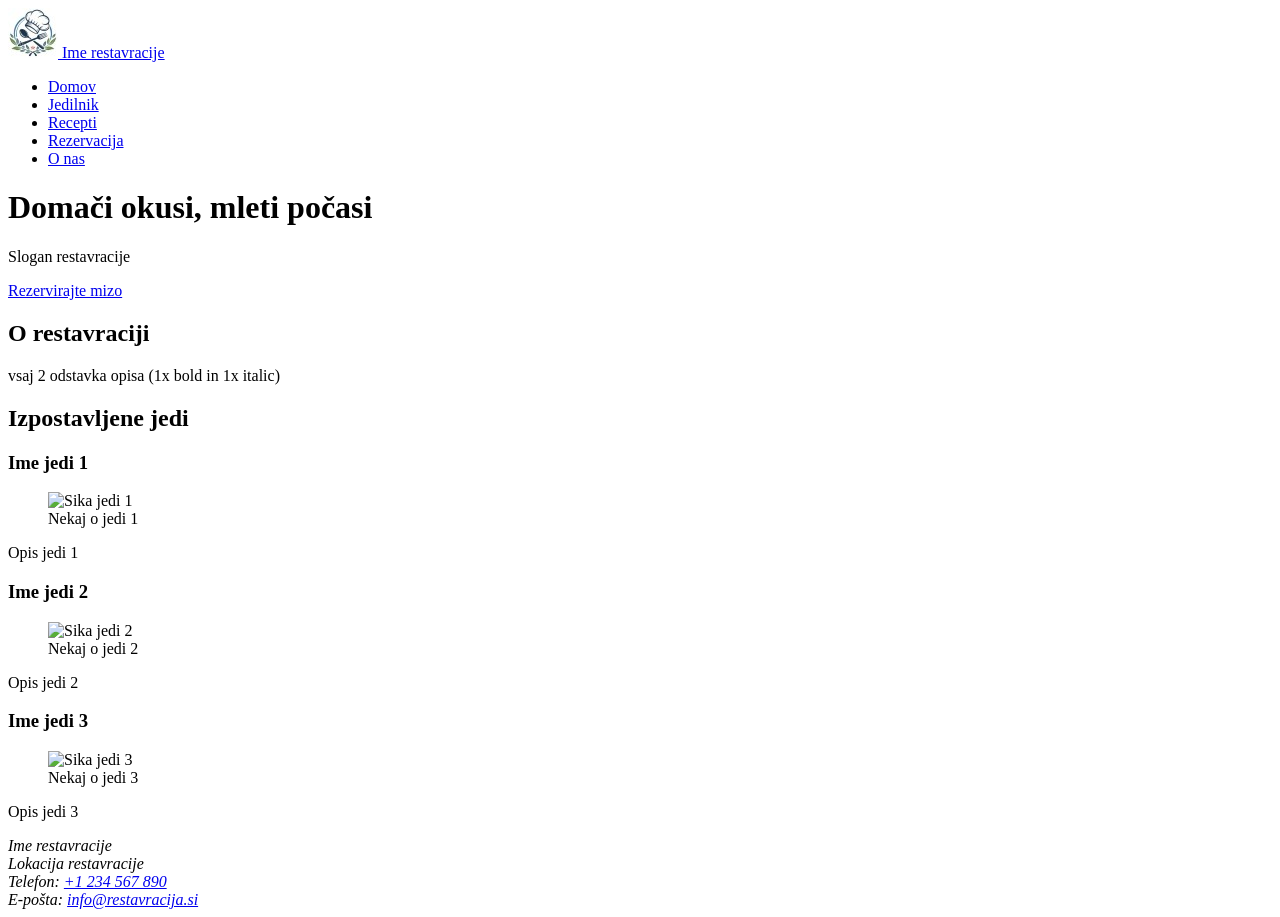
==== index.html @ 155f5886 "index.html completed, other files header and footer set" ====
<!DOCTYPE html>
<html>
<head>
    <meta lang="sl">
    <meta charset="UTF-8">
    <meta name="viewport" content="width=device-width, initial-scale=1.0">
    <title>Domov | Ime restavracije</title> <!-- TODO: zamenjaj ime restavracije -->
</head>
<header>
    <a href="index.html">
        <img src="slike/logo50.jpeg" alt="Logotip restavracije">
    </a>
    <a href="index.html">Ime restavracije</a> <!-- TODO: zamenjaj ime restavracije -->
</header>
<nav>
    <ul>
        <li>
            <a href="index.html">Domov</a>
        </li>
        <li>
            <a href="jedilnik.html">Jedilnik</a>
        </li>
        <li>
            <a href="recepti.html">Recepti</a>
        </li>
        <li>
            <a href="rezervacija.html">Rezervacija</a>
        </li>
        <li>
            <a href="o-nas.html">O nas</a>
        </li>
    </ul>
</nav>
<body>
    <!-- Uvodna sekcija -->
    <h1>Domači okusi, mleti počasi</h1>
    <p>
        Slogan restavracije
    </p>
    <a href="rezervacija.html">Rezervirajte mizo</a>

    <!-- O restavraciji -->
    <h2>O restavraciji</h2>
    <p>
        vsaj 2 odstavka opisa (1x bold in 1x italic)
    </p>

    <!-- Izpostavljene jedi -->
    <h2>Izpostavljene jedi</h2>
    <article>
        <h3>Ime jedi 1</h3>
        <figure>
            <img src="" alt="Sika jedi 1">
            <figcaption>Nekaj o jedi 1</figcaption>
        </figure>
        <p>Opis jedi 1</p>
    </article>

    <article>
        <h3>Ime jedi 2</h3>
        <figure>
            <img src="" alt="Sika jedi 2">
            <figcaption>Nekaj o jedi 2</figcaption>
        </figure>
        <p>Opis jedi 2</p>
    </article>

    <article>
        <h3>Ime jedi 3</h3>
        <figure>
            <img src="" alt="Sika jedi 3">
            <figcaption>Nekaj o jedi 3</figcaption>
        </figure>
        <p>Opis jedi 3</p>
    </article>

<footer>
    <address> <!-- TODO: spremeni informacije -->
        Ime restavracije <br>
        Lokacija restavracije <br>
        Telefon: <a href="tel:+1234567890">+1 234 567 890</a><br>
        E-pošta: <a href="mailto:info@restavracija.si">info@restavracija.si</a>
    </address>
</footer>
</body>
</html>
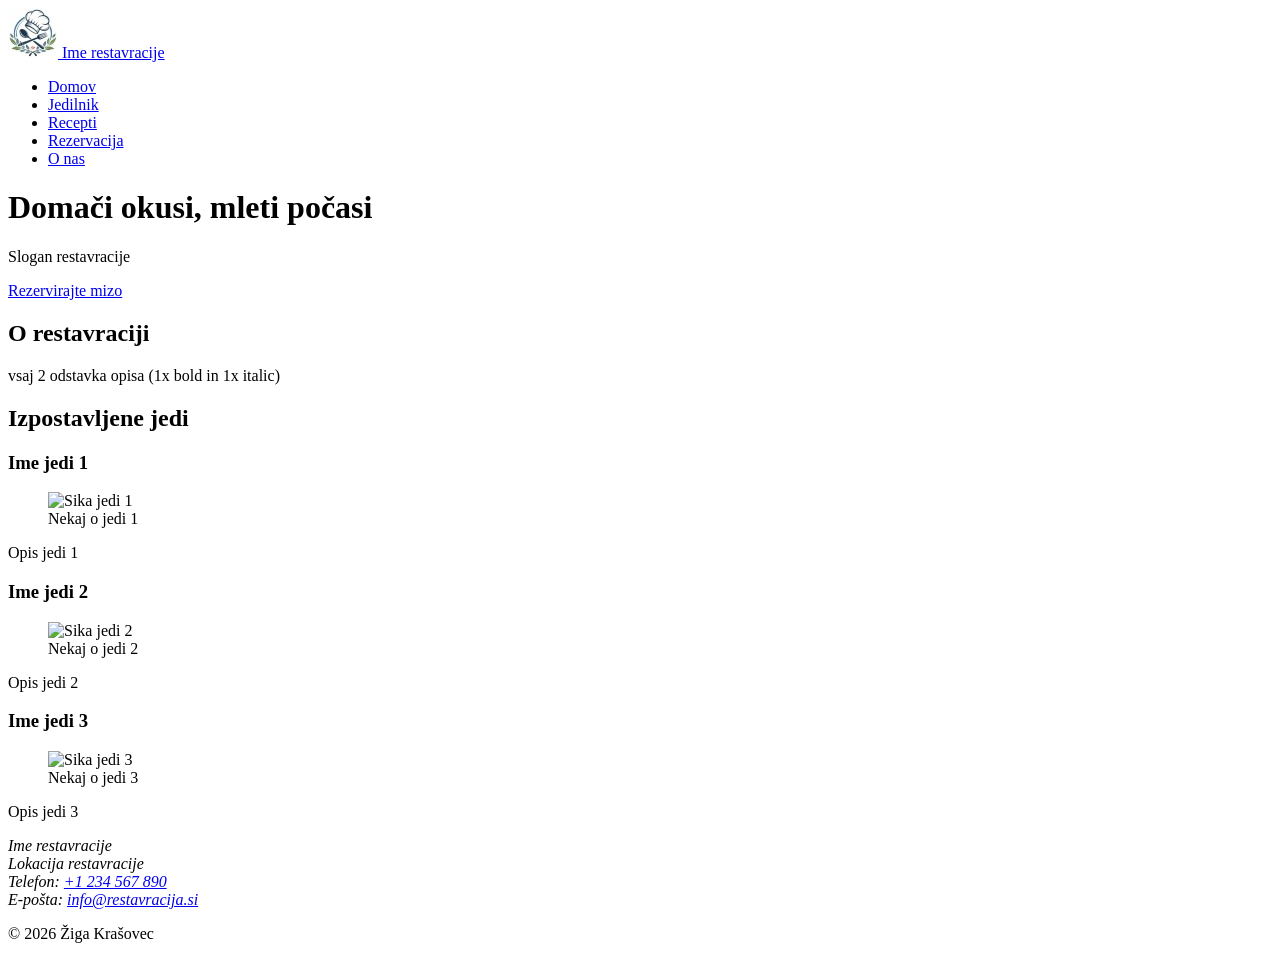
==== commit 43a29ca8: "v footer dodan ©" ====
--- a/index.html
+++ b/index.html
@@ -81,6 +81,7 @@
         Telefon: <a href="tel:+1234567890">+1 234 567 890</a><br>
         E-pošta: <a href="mailto:info@restavracija.si">info@restavracija.si</a>
     </address>
+    <p>© 2026 Žiga Krašovec</p>
 </footer>
 </body>
 </html>
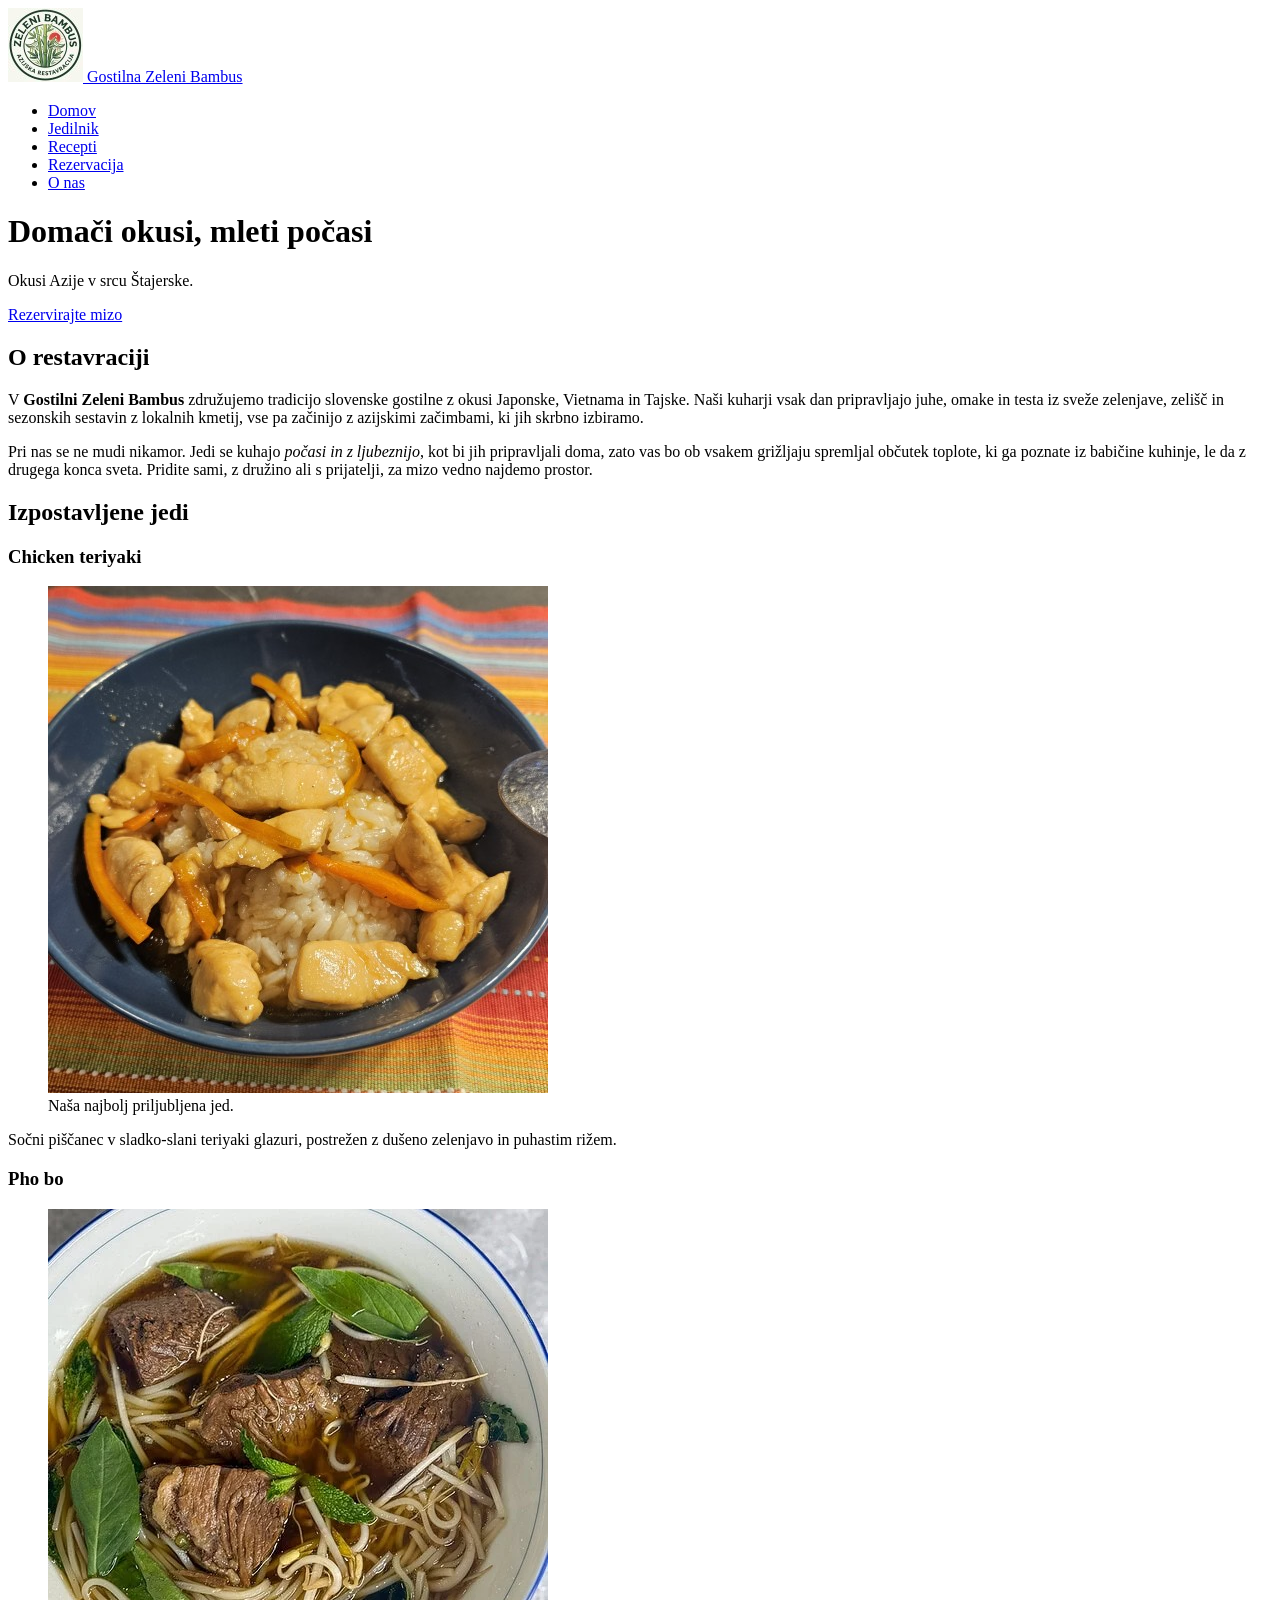
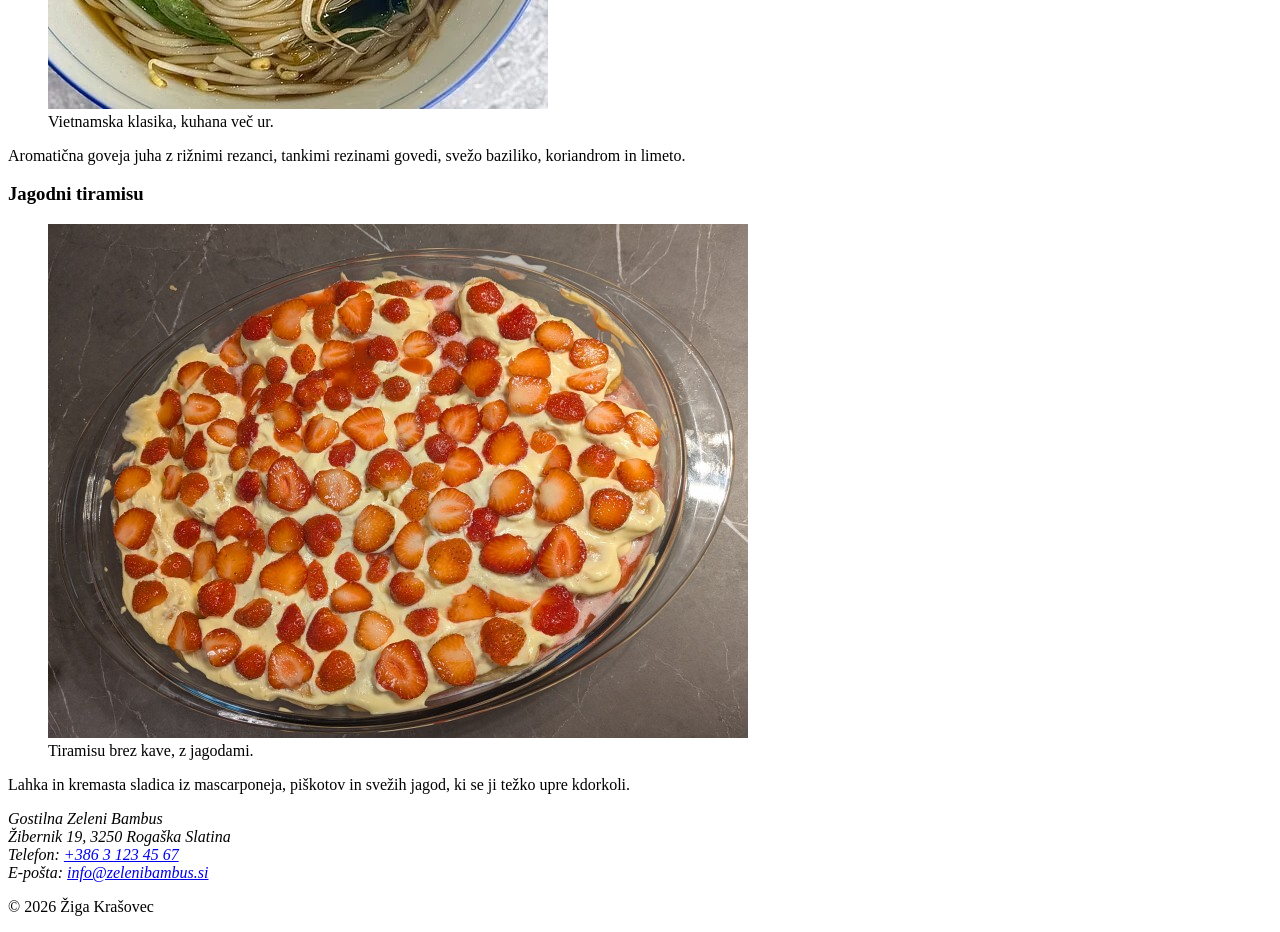
==== commit 6bc644ca: "z AI ustvarjena restavracija + popravki z validatorjem" ====
--- a/index.html
+++ b/index.html
@@ -1,16 +1,16 @@
 <!DOCTYPE html>
-<html>
+<html lang="sl">
 <head>
-    <meta lang="sl">
     <meta charset="UTF-8">
     <meta name="viewport" content="width=device-width, initial-scale=1.0">
-    <title>Domov | Ime restavracije</title> <!-- TODO: zamenjaj ime restavracije -->
+    <title>Domov | Gostilna Zeleni Bambus</title>
 </head>
+<body>
 <header>
     <a href="index.html">
-        <img src="slike/logo50.jpeg" alt="Logotip restavracije">
+        <img src="slike/logo75.jpeg" alt="Logotip restavracije">
     </a>
-    <a href="index.html">Ime restavracije</a> <!-- TODO: zamenjaj ime restavracije -->
+    <a href="index.html">Gostilna Zeleni Bambus</a>
 </header>
 <nav>
     <ul>
@@ -31,55 +31,57 @@
         </li>
     </ul>
 </nav>
-<body>
     <!-- Uvodna sekcija -->
     <h1>Domači okusi, mleti počasi</h1>
     <p>
-        Slogan restavracije
+        Okusi Azije v srcu Štajerske.
     </p>
     <a href="rezervacija.html">Rezervirajte mizo</a>
 
     <!-- O restavraciji -->
     <h2>O restavraciji</h2>
     <p>
-        vsaj 2 odstavka opisa (1x bold in 1x italic)
+        V <b>Gostilni Zeleni Bambus</b> združujemo tradicijo slovenske gostilne z okusi Japonske, Vietnama in Tajske. Naši kuharji vsak dan pripravljajo juhe, omake in testa iz sveže zelenjave, zelišč in sezonskih sestavin z lokalnih kmetij, vse pa začinijo z azijskimi začimbami, ki jih skrbno izbiramo.
+    </p>
+    <p>
+        Pri nas se ne mudi nikamor. Jedi se kuhajo <i>počasi in z ljubeznijo</i>, kot bi jih pripravljali doma, zato vas bo ob vsakem grižljaju spremljal občutek toplote, ki ga poznate iz babičine kuhinje, le da z drugega konca sveta. Pridite sami, z družino ali s prijatelji, za mizo vedno najdemo prostor.
     </p>
 
     <!-- Izpostavljene jedi -->
     <h2>Izpostavljene jedi</h2>
     <article>
-        <h3>Ime jedi 1</h3>
+        <h3>Chicken teriyaki</h3>
         <figure>
-            <img src="" alt="Sika jedi 1">
-            <figcaption>Nekaj o jedi 1</figcaption>
+            <img src="slike/chicken-teriyaki500.jpg" alt="Chicken teriyaki z rižem in zelenjavo">
+            <figcaption>Naša najbolj priljubljena jed.</figcaption>
         </figure>
-        <p>Opis jedi 1</p>
+        <p>Sočni piščanec v sladko-slani teriyaki glazuri, postrežen z dušeno zelenjavo in puhastim rižem.</p>
     </article>
 
     <article>
-        <h3>Ime jedi 2</h3>
+        <h3>Pho bo</h3>
         <figure>
-            <img src="" alt="Sika jedi 2">
-            <figcaption>Nekaj o jedi 2</figcaption>
+            <img src="slike/pho-bo.webp" alt="Skleda vietnamske juhe pho bo">
+            <figcaption>Vietnamska klasika, kuhana več ur.</figcaption>
         </figure>
-        <p>Opis jedi 2</p>
+        <p>Aromatična goveja juha z rižnimi rezanci, tankimi rezinami govedi, svežo baziliko, koriandrom in limeto.</p>
     </article>
 
     <article>
-        <h3>Ime jedi 3</h3>
+        <h3>Jagodni tiramisu</h3>
         <figure>
-            <img src="" alt="Sika jedi 3">
-            <figcaption>Nekaj o jedi 3</figcaption>
+            <img src="slike/jagodni-tiramisu700.jpg" alt="Jagodni tiramisu v kozarcu">
+            <figcaption>Tiramisu brez kave, z jagodami.</figcaption>
         </figure>
-        <p>Opis jedi 3</p>
+        <p>Lahka in kremasta sladica iz mascarponeja, piškotov in svežih jagod, ki se ji težko upre kdorkoli.</p>
     </article>
 
 <footer>
-    <address> <!-- TODO: spremeni informacije -->
-        Ime restavracije <br>
-        Lokacija restavracije <br>
-        Telefon: <a href="tel:+1234567890">+1 234 567 890</a><br>
-        E-pošta: <a href="mailto:info@restavracija.si">info@restavracija.si</a>
+    <address>
+        Gostilna Zeleni Bambus <br>
+        Žibernik 19, 3250 Rogaška Slatina <br>
+        Telefon: <a href="tel:+38631234567">+386 3 123 45 67</a><br>
+        E-pošta: <a href="mailto:info@zelenibambus.si">info@zelenibambus.si</a>
     </address>
     <p>© 2026 Žiga Krašovec</p>
 </footer>
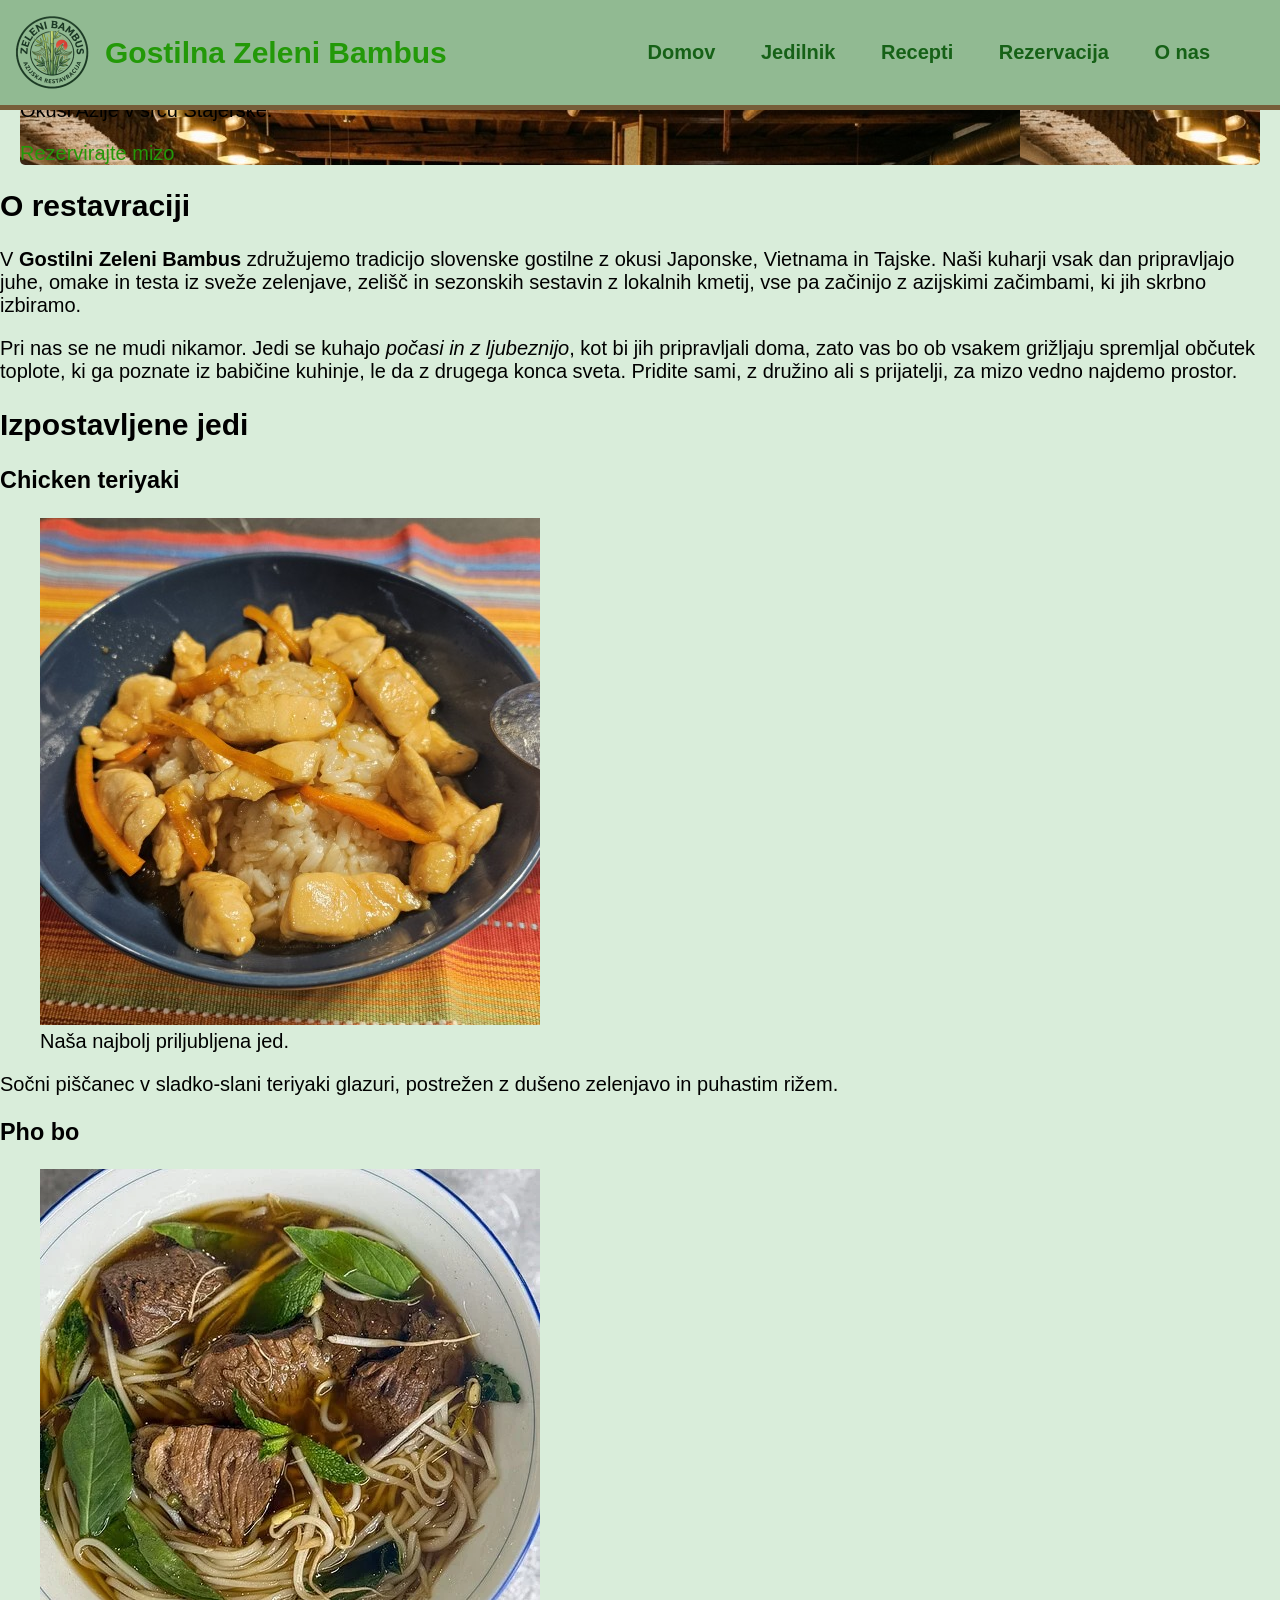
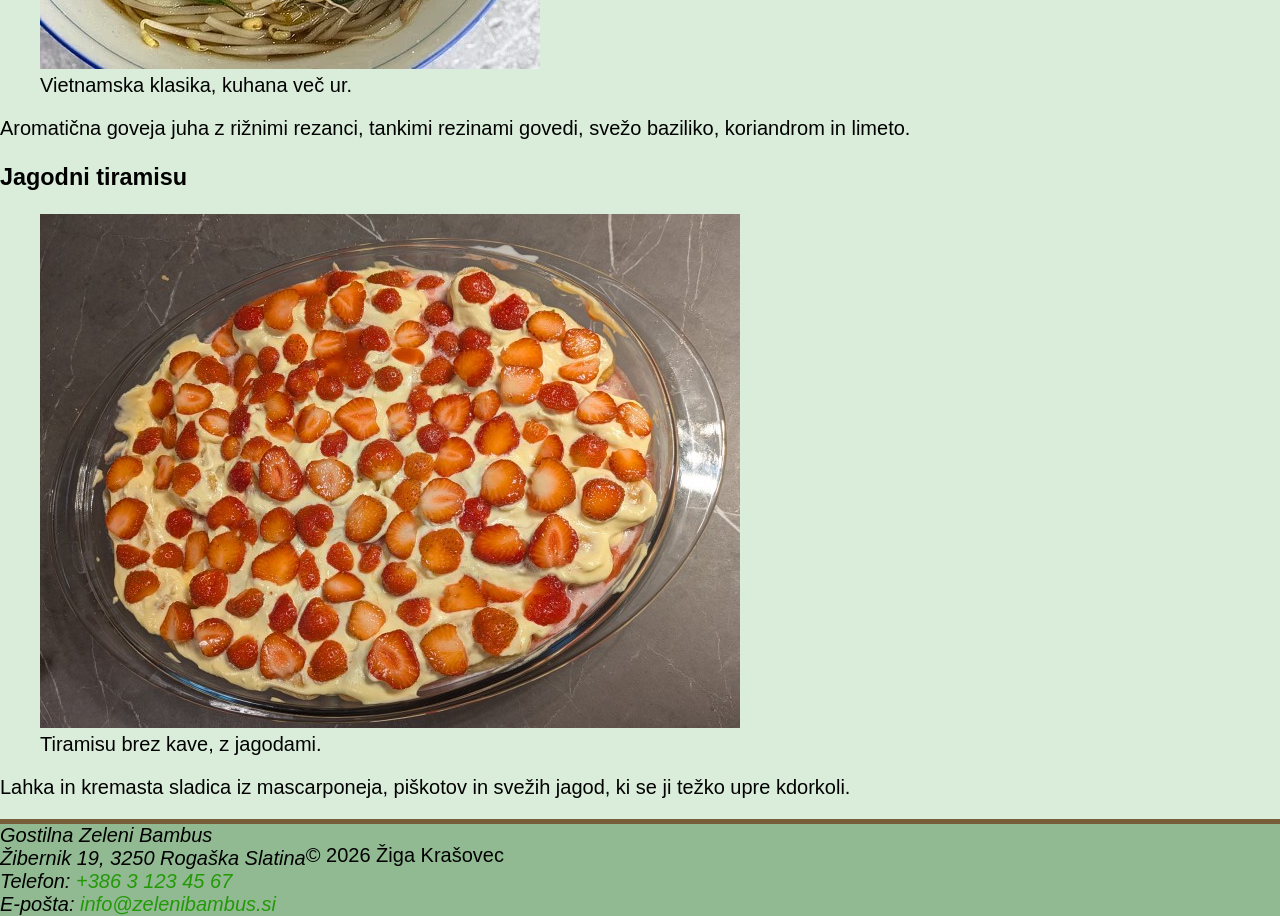
==== commit eb985f6a: "logo nov + mal css" ====
--- a/index.html
+++ b/index.html
@@ -4,39 +4,43 @@
     <meta charset="UTF-8">
     <meta name="viewport" content="width=device-width, initial-scale=1.0">
     <title>Domov | Gostilna Zeleni Bambus</title>
+    <link rel="stylesheet" href="css/styles.css">
 </head>
 <body>
 <header>
-    <a href="index.html">
-        <img src="slike/logo75.jpeg" alt="Logotip restavracije">
+    <a href="index.html" id="logo">
+        <img src="slike/logoRmBg75.png" alt="Logotip restavracije">
+        <span>Gostilna Zeleni Bambus</span>
     </a>
-    <a href="index.html">Gostilna Zeleni Bambus</a>
+
+    <nav>
+        <ul>
+            <li>
+                <a href="index.html">Domov</a>
+            </li>
+            <li>
+                <a href="jedilnik.html">Jedilnik</a>
+            </li>
+            <li>
+                <a href="recepti.html">Recepti</a>
+            </li>
+            <li>
+                <a href="rezervacija.html">Rezervacija</a>
+            </li>
+            <li>
+                <a href="o-nas.html">O nas</a>
+            </li>
+        </ul>
+    </nav>
 </header>
-<nav>
-    <ul>
-        <li>
-            <a href="index.html">Domov</a>
-        </li>
-        <li>
-            <a href="jedilnik.html">Jedilnik</a>
-        </li>
-        <li>
-            <a href="recepti.html">Recepti</a>
-        </li>
-        <li>
-            <a href="rezervacija.html">Rezervacija</a>
-        </li>
-        <li>
-            <a href="o-nas.html">O nas</a>
-        </li>
-    </ul>
-</nav>
     <!-- Uvodna sekcija -->
-    <h1>Domači okusi, mleti počasi</h1>
+<div class="uvod">
+    <h1>Lorem ipsum</h1>
     <p>
         Okusi Azije v srcu Štajerske.
     </p>
     <a href="rezervacija.html">Rezervirajte mizo</a>
+</div>
 
     <!-- O restavraciji -->
     <h2>O restavraciji</h2>
--- a/css/styles.css
+++ b/css/styles.css
@@ -0,0 +1,94 @@
+:root {
+    --primary: #166117;
+    --secondary: #775e39;
+    --headerColor: #91ba92;
+    --bgColor: #d9edda;
+    --txtColor: #239908;
+    font-size: 20px;
+}
+
+
+.rem-rem {
+    font-family: "REM", sans-serif;
+    font-optical-sizing: auto;
+    font-weight: 100;
+    font-style: normal;
+}
+
+* {
+    box-sizing: border-box;
+}
+
+a {
+    text-decoration: none;
+    color: var(--txtColor);
+}
+
+body {
+    margin: 0;
+    font-size: 1rem;
+    font-family: REM, sans-serif;
+    background-color: var(--bgColor);
+}
+
+#logo {
+    display: flex;
+    align-items: center;
+    padding: 15px;
+}
+#logo span {
+    padding-left: 15px;
+    font-size: 30px;
+    font-weight: bold;
+}
+header {
+    display: flex;
+    justify-content: space-between;
+    align-items: center;
+    margin: 0;
+    background-color: var(--headerColor);
+    position: fixed; /*header ostane zgori*/
+    width: 100%;
+    top: 0;
+    z-index: 100;
+    border-bottom: 5px solid var(--secondary);
+}
+nav ul{
+    list-style-type: none;
+    margin: 0;
+    padding-right: 50px;
+}
+nav ul li {
+    display: inline-block;
+    padding: 10px;
+}
+nav ul li a{
+    text-decoration: none;
+    color: var(--primary);
+    font-weight: bold;
+    padding: 10px;
+    border-radius: 5px;
+    font-size: 1rem;
+}
+nav ul li a:hover {
+    color: var(--headerColor);
+    background-color: var(--secondary);
+}
+
+nav ul li a:active {
+    background-color: var(--txtColor);
+}
+footer {
+    margin-top: 20px;
+    padding-bottom: 0;
+    display: flex;
+    background-color: var(--headerColor);
+    border-top: 5px solid var(--secondary);
+}
+
+/*index.html*/
+.uvod{
+    margin: 20px;
+    border-radius: 5px;
+    background-image: url("/slike/notranjostRestavracije1000.jpeg");
+}
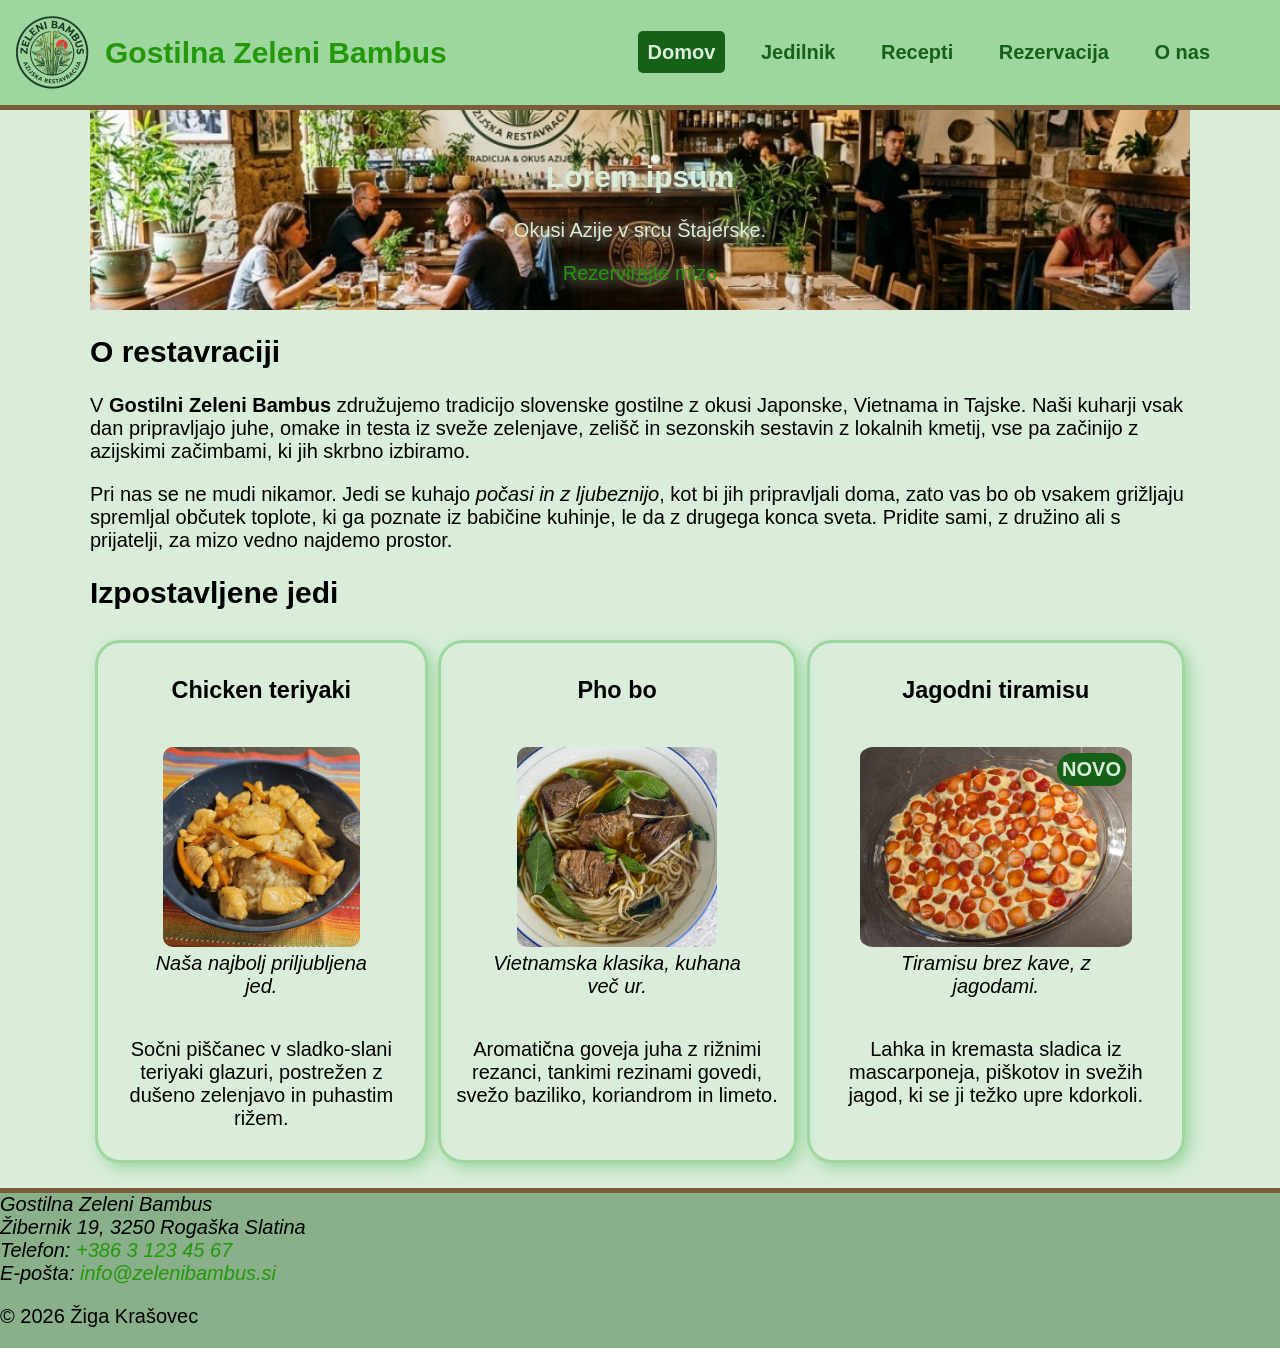
==== commit 965a3233: "rezervacija končana in index pa jedilnik še neki css dodan" ====
--- a/index.html
+++ b/index.html
@@ -16,7 +16,7 @@
     <nav>
         <ul>
             <li>
-                <a href="index.html">Domov</a>
+                <a href="index.html" class="aktivno">Domov</a>
             </li>
             <li>
                 <a href="jedilnik.html">Jedilnik</a>
@@ -33,52 +33,64 @@
         </ul>
     </nav>
 </header>
+<main>
     <!-- Uvodna sekcija -->
-<div class="uvod">
-    <h1>Lorem ipsum</h1>
-    <p>
-        Okusi Azije v srcu Štajerske.
-    </p>
-    <a href="rezervacija.html">Rezervirajte mizo</a>
-</div>
+    <section class="uvod">
+        <div class="uvodTxt">
+            <h1>Lorem ipsum</h1>
+            <p>
+                Okusi Azije v srcu Štajerske.
+            </p>
+            <a href="rezervacija.html">Rezervirajte mizo</a>
+        </div>
+    </section>
 
     <!-- O restavraciji -->
-    <h2>O restavraciji</h2>
-    <p>
-        V <b>Gostilni Zeleni Bambus</b> združujemo tradicijo slovenske gostilne z okusi Japonske, Vietnama in Tajske. Naši kuharji vsak dan pripravljajo juhe, omake in testa iz sveže zelenjave, zelišč in sezonskih sestavin z lokalnih kmetij, vse pa začinijo z azijskimi začimbami, ki jih skrbno izbiramo.
-    </p>
-    <p>
-        Pri nas se ne mudi nikamor. Jedi se kuhajo <i>počasi in z ljubeznijo</i>, kot bi jih pripravljali doma, zato vas bo ob vsakem grižljaju spremljal občutek toplote, ki ga poznate iz babičine kuhinje, le da z drugega konca sveta. Pridite sami, z družino ali s prijatelji, za mizo vedno najdemo prostor.
-    </p>
+    <section class="oRestavraciji">
+        <h2>O restavraciji</h2>
+        <p>
+            V <b>Gostilni Zeleni Bambus</b> združujemo tradicijo slovenske gostilne z okusi Japonske, Vietnama in Tajske. Naši kuharji vsak dan pripravljajo juhe, omake in testa iz sveže zelenjave, zelišč in sezonskih sestavin z lokalnih kmetij, vse pa začinijo z azijskimi začimbami, ki jih skrbno izbiramo.
+        </p>
+        <p>
+            Pri nas se ne mudi nikamor. Jedi se kuhajo <i>počasi in z ljubeznijo</i>, kot bi jih pripravljali doma, zato vas bo ob vsakem grižljaju spremljal občutek toplote, ki ga poznate iz babičine kuhinje, le da z drugega konca sveta. Pridite sami, z družino ali s prijatelji, za mizo vedno najdemo prostor.
+        </p>
+    </section>
 
     <!-- Izpostavljene jedi -->
-    <h2>Izpostavljene jedi</h2>
-    <article>
-        <h3>Chicken teriyaki</h3>
-        <figure>
-            <img src="slike/chicken-teriyaki500.jpg" alt="Chicken teriyaki z rižem in zelenjavo">
-            <figcaption>Naša najbolj priljubljena jed.</figcaption>
-        </figure>
-        <p>Sočni piščanec v sladko-slani teriyaki glazuri, postrežen z dušeno zelenjavo in puhastim rižem.</p>
-    </article>
+    <section class="jedi">
+        <h2>Izpostavljene jedi</h2>
+        <div class="slike">
+            <article id="chicken">
+                <h3>Chicken teriyaki</h3>
+                <figure>
+                    <img src="slike/chicken-teriyaki500.jpg" alt="Chicken teriyaki z rižem in zelenjavo">
+                    <figcaption><i>Naša najbolj priljubljena jed.</i></figcaption>
+                </figure>
+                <p>Sočni piščanec v sladko-slani teriyaki glazuri, postrežen z dušeno zelenjavo in puhastim rižem.</p>
+            </article>
 
-    <article>
-        <h3>Pho bo</h3>
-        <figure>
-            <img src="slike/pho-bo.webp" alt="Skleda vietnamske juhe pho bo">
-            <figcaption>Vietnamska klasika, kuhana več ur.</figcaption>
-        </figure>
-        <p>Aromatična goveja juha z rižnimi rezanci, tankimi rezinami govedi, svežo baziliko, koriandrom in limeto.</p>
-    </article>
+            <article id="pho">
+                <h3>Pho bo</h3>
+                <figure>
+                    <img src="slike/pho-bo.webp" alt="Skleda vietnamske juhe pho bo">
+                    <figcaption><i>Vietnamska klasika, kuhana več ur.</i></figcaption>
+                </figure>
+                <p>Aromatična goveja juha z rižnimi rezanci, tankimi rezinami govedi, svežo baziliko, koriandrom in limeto.</p>
+            </article>
 
-    <article>
-        <h3>Jagodni tiramisu</h3>
-        <figure>
-            <img src="slike/jagodni-tiramisu700.jpg" alt="Jagodni tiramisu v kozarcu">
-            <figcaption>Tiramisu brez kave, z jagodami.</figcaption>
-        </figure>
-        <p>Lahka in kremasta sladica iz mascarponeja, piškotov in svežih jagod, ki se ji težko upre kdorkoli.</p>
-    </article>
+            <article id="jagoda">
+                <h3>Jagodni tiramisu</h3>
+                <figure>
+                    <img src="slike/jagodni-tiramisu700.jpg" alt="Jagodni tiramisu v kozarcu">
+                    <div class="topright">NOVO</div>
+                    <figcaption><i>Tiramisu brez kave, z jagodami.</i></figcaption>
+                </figure>
+                <p>Lahka in kremasta sladica iz mascarponeja, piškotov in svežih jagod, ki se ji težko upre kdorkoli.</p>
+            </article>
+        </div>
+    </section>
+</main>
+
 
 <footer>
     <address>
--- a/css/styles.css
+++ b/css/styles.css
@@ -1,8 +1,11 @@
 :root {
     --primary: #166117;
     --secondary: #775e39;
-    --headerColor: #91ba92;
+    --tertiary: #9c8a71;
+    --headerColor: rgb(158 214 160);
+    --footerColor: #89af8b;
     --bgColor: #d9edda;
+    --bgSecondaryColor: #e7f6e8;
     --txtColor: #239908;
     font-size: 20px;
 }
@@ -22,6 +25,11 @@
 a {
     text-decoration: none;
     color: var(--txtColor);
+    transition: font-weight .25s, color .25s ease, background .25s;
+}
+a:hover {
+    color: var(--bgColor);
+    font-weight: bold;
 }
 
 body {
@@ -47,7 +55,8 @@
     align-items: center;
     margin: 0;
     background-color: var(--headerColor);
-    position: fixed; /*header ostane zgori*/
+
+    position: sticky;
     width: 100%;
     top: 0;
     z-index: 100;
@@ -71,24 +80,171 @@
     font-size: 1rem;
 }
 nav ul li a:hover {
-    color: var(--headerColor);
+    color: var(--bgColor);
     background-color: var(--secondary);
 }
 
-nav ul li a:active {
-    background-color: var(--txtColor);
-}
-footer {
-    margin-top: 20px;
-    padding-bottom: 0;
-    display: flex;
+nav ul li a.aktivno {
+    color: var(--bgColor);
+    background-color: var(--primary);
+}
+footer { <!-- TODO: zrihti da je spodi ceu cajt -->
+    padding: 1rem;
+    display: flex;
+    flex-direction: column;
+    background-color: var(--footerColor);
+    border-top: 5px solid var(--secondary);
+    bottom: 0;
+    width: 100%;
+}
+
+/*index.html*/
+main{
+    width: 100%;
+    max-width: 1100px;
+    margin: 0 auto;
+}
+.uvod{
+    width: 100%;
+    min-height: 60%;
+    padding: 25px;
+    background-image: url("../slike/notranjostRestavracije1000.jpeg");
+    background-size: cover;
+    background-position: center;
+    background-repeat: no-repeat;
     background-color: var(--headerColor);
-    border-top: 5px solid var(--secondary);
-}
-
-/*index.html*/
-.uvod{
-    margin: 20px;
+}
+.uvodTxt{
+    text-align: center;
+    text-shadow: 1px 1px 15px var(--bgColor);
+    color: var(--bgColor);
+}
+
+.jedi{
+    margin-bottom: 1rem;
+}
+.jedi .slike{
+    display: flex;
+    flex-direction: row;
+}
+.jedi article{
+    padding: 10px;
+    display: flex;
+    flex-direction: column;
+    align-items: center;
+    text-align: center;
+    border: 3px solid var(--headerColor);
+    border-radius: 25px;
+    margin: 5px;
+    box-shadow: 5px 5px 15px var(--headerColor);
+}
+.jedi article figure{
+    position: relative;
+}
+.jedi article img{
+    border-radius: 5%;
+    height: 200px;
+}
+.topright{
+    position: absolute;
+    top: 0.3rem;
+    right: 0.3rem;
+    background-color: var(--primary);
+    border: 5px solid var(--primary);
+    color: var(--bgColor);
+    font-weight: bold;
+    border-radius: 25px;
+}
+
+/*jedilnik*/
+
+table{
+    width: 100%;
+    border-collapse: collapse;
+}
+th{
+    background-color: var(--headerColor);
+    color: var(--primary);
+}
+tr{
+    transition: background-color .25s ease;
+}
+tbody tr:hover{
+    background-color: color-mix(var(--bgColor), var(--tertiary) 25%);
+}
+tbody tr:nth-child(even){
+    background-color: var(--tertiary);
+}
+tr:nth-child(even):hover{
+    background-color: color-mix(var(--tertiary), var(--bgColor) 25%);
+}
+td:last-child{
+    text-align: right;
+}
+/*rezervacija*/
+fieldset{
+    border: 5px dotted var(--secondary);
+    border-top: 7px solid var(--primary);
+    border-radius: 15px;
+    margin: 1rem;
+    background-color: var(--bgSecondaryColor);
+}
+.mreza{
+    margin-left: 1rem;
+    display: grid;
+    grid-template-columns: 20% 70%;
+}
+.label{
+    grid-column: 1;
+}
+.input{
+    grid-column: 2;
+}
+legend{
+    background-color: var(--primary);
+    border-radius: 25px;
+    padding: 7px;
+    color: var(--bgSecondaryColor);
+    font-weight: 600;
+}
+.uvod2{
+    margin: 1rem;
+}
+textarea, select, input:not([type="checkbox"]):not([type="radio"]):not([type="submit"]):not([type="reset"]){
+    outline: 1px solid var(--secondary);
+    border: 1px solid var(--secondary);
     border-radius: 5px;
-    background-image: url("/slike/notranjostRestavracije1000.jpeg");
+    transition: outline-width .25s ease, outline-color .25s ease;
+    margin: .2rem;
+    background-color: var(--bgColor);
+    width: 70%;
+}
+
+textarea:focus, input:focus:not([type="checkbox"]):not([type="radio"]):not([type="submit"]):not([type="reset"]), select:focus {
+    outline: 4px solid var(--primary);
+}
+
+
+.buttons{
+    margin: 2rem;
+}
+input[type="submit"], input[type="reset"] {
+    border-radius: .85rem;
+    height: 2rem;
+    font-size: 1rem;
+    font-weight: 600;
+    padding: .25rem .5rem;
+}
+input[type="submit"]{
+    background-color: var(--primary);
+    border: none;
+    color: var(--bgSecondaryColor);
+}
+input[type="submit"]:hover{
+    cursor: -webkit-grab; cursor: grab;
+    background-color: color-mix(var(--primary), var(--bgSecondaryColor) 10%);
+}
+input[type="reset"]{
+    background-color: var(--bgSecondaryColor);
+    border: 1px solid var(--secondary);
 }
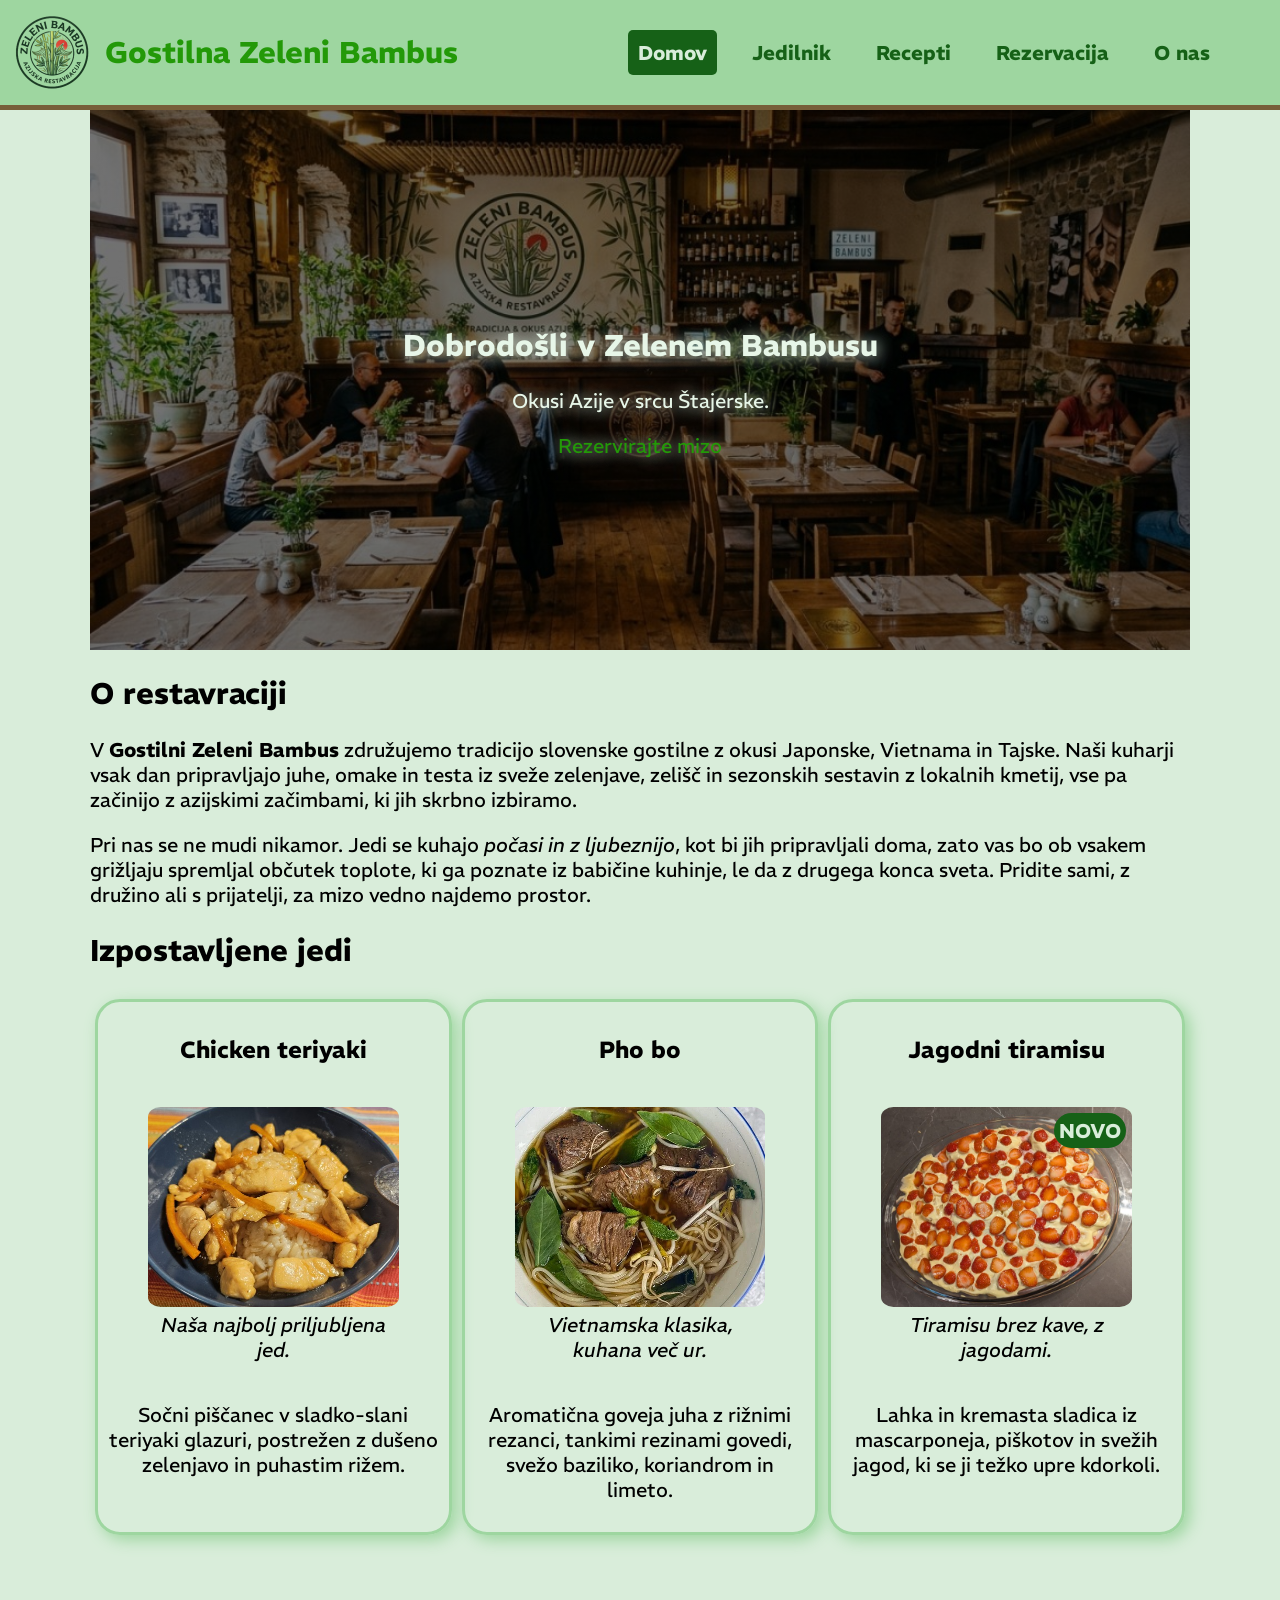
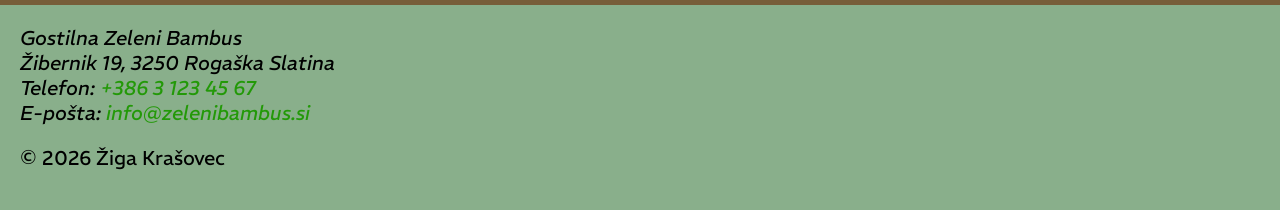
==== commit dce80055: "dokončana vaja 2, zj pa zares" ====
--- a/index.html
+++ b/index.html
@@ -4,7 +4,7 @@
     <meta charset="UTF-8">
     <meta name="viewport" content="width=device-width, initial-scale=1.0">
     <title>Domov | Gostilna Zeleni Bambus</title>
-    <link rel="stylesheet" href="css/styles.css">
+    <link rel="stylesheet" href="css/style.css">
 </head>
 <body>
 <header>
@@ -37,7 +37,7 @@
     <!-- Uvodna sekcija -->
     <section class="uvod">
         <div class="uvodTxt">
-            <h1>Lorem ipsum</h1>
+            <h1>Dobrodošli v Zelenem Bambusu</h1>
             <p>
                 Okusi Azije v srcu Štajerske.
             </p>
--- a/css/style.css
+++ b/css/style.css
@@ -0,0 +1,347 @@
+@import url("https://fonts.googleapis.com/css2?family=REM:wght@100..900&display=swap");
+
+:root {
+    --primary: #166117;
+    --secondary: #775e39;
+    --tertiary: #9c8a71;
+    --headerColor: rgb(158 214 160);
+    --footerColor: #89af8b;
+    --bgColor: #d9edda;
+    --bgSecondaryColor: #e7f6e8;
+    --txtColor: #239908;
+    --warning: #ff0000;
+    --barvaGradient: rgb(0 0 0/.55);
+    font-size: 20px;
+}
+
+
+.rem-rem {
+    font-family: "REM", sans-serif;
+    font-optical-sizing: auto;
+    font-weight: 100;
+    font-style: normal;
+}
+
+* {
+    box-sizing: border-box;
+}
+
+a{
+    text-decoration: none;
+    color: var(--txtColor);
+    transition: font-weight .25s, color .25s ease, background .25s;
+}
+a:hover {
+    color: var(--bgSecondaryColor);
+    font-weight: bold;
+}
+
+body {
+    margin: 0;
+    font-size: 1rem;
+    font-family: REM, sans-serif;
+    background-color: var(--bgColor);
+}
+
+#logo {
+    display: flex;
+    align-items: center;
+    padding: 15px;
+}
+#logo span {
+    padding-left: 15px;
+    font-size: 1.5rem;
+    font-weight: bold;
+}
+header {
+    display: flex;
+    justify-content: space-between;
+    align-items: center;
+    margin: 0;
+    background-color: var(--headerColor);
+
+    position: sticky;
+    width: 100%;
+    top: 0;
+    z-index: 100;
+    border-bottom: 5px solid var(--secondary);
+}
+nav ul{
+    list-style-type: none;
+    margin: 0;
+    padding-right: 50px;
+}
+nav ul li {
+    display: inline-block;
+    padding: 10px;
+}
+nav ul li a{
+    text-decoration: none;
+    color: var(--primary);
+    font-weight: bold;
+    padding: 10px;
+    border-radius: 5px;
+    font-size: 1rem;
+}
+
+nav ul li a:hover{
+    color: var(--bgSecondaryColor);
+    background-color: var(--secondary);
+
+}
+
+nav ul li a.aktivno {
+    color: var(--bgColor);
+    background-color: var(--primary);
+}
+footer { /*TODO: zrihti da je spodi ceu cajt*/
+    padding: 1rem;
+    display: flex;
+    flex-direction: column;
+    background-color: var(--footerColor);
+    border-top: 5px solid var(--secondary);
+    bottom: 0;
+    margin-top: 3rem;
+    width: 100%;
+}
+
+/*index.html*/
+main{
+    width: 100%;
+    max-width: 1100px;
+    margin: 0 auto;
+}
+.uvod{
+    width: 100%;
+    min-height: 60vh;
+    padding: 25px;
+    background-image: linear-gradient(var(--barvaGradient), var(--barvaGradient)), url("../slike/notranjostRestavracije1000.jpeg");
+    background-size: cover;
+    background-position: center;
+    background-repeat: no-repeat;
+    background-color: var(--headerColor);
+    display: flex;
+    justify-content: center;
+    align-items: center;
+}
+.uvodTxt{
+    text-align: center;
+    text-shadow: 1px 1px 15px var(--bgColor);
+    color: var(--bgSecondaryColor);
+}
+
+.jedi{
+    margin-bottom: 1rem;
+}
+.jedi .slike{
+    display: flex;
+    flex-direction: row;
+}
+.jedi article{
+    padding: 10px;
+    display: flex;
+    flex: 1; /*enaka širina za vse slike*/
+    flex-direction: column;
+    align-items: center;
+    text-align: center;
+    border: 3px solid var(--headerColor);
+    border-radius: 25px;
+    margin: 5px;
+    box-shadow: 5px 5px 15px var(--headerColor);
+}
+.jedi article figure{
+    position: relative;
+}
+.jedi article img{
+    border-radius: 5%;
+    height: 200px;
+    width: 100%;
+    object-fit: cover; /*obrezovanje*/
+    box-shadow: 5px 5px 15px color-mix(var(--bgSecondaryColor), var(--secondary) 60%);
+}
+.topright{
+    position: absolute;
+    top: 0.3rem;
+    right: 0.3rem;
+    background-color: var(--primary);
+    border: 5px solid var(--primary);
+    color: var(--bgColor);
+    font-weight: bold;
+    border-radius: 25px;
+}
+
+/*jedilnik*/
+
+.jedilnik{
+    width: 100%;
+    border-collapse: collapse;
+}
+.jedilnik th{
+    background-color: var(--headerColor);
+    color: var(--primary);
+}
+.jedilnik tr{
+    transition: background-color .25s ease;
+}
+.jedilnik tbody tr:hover{
+    background-color: color-mix(var(--bgColor), var(--tertiary) 25%);
+}
+.jedilnik tbody tr:nth-child(even){
+    background-color: var(--tertiary);
+}
+.jedilnik tr:nth-child(even):hover{
+    background-color: color-mix(var(--tertiary), var(--bgColor) 25%);
+}
+.jedilnik td:last-child, .jedilnik th:last-child{
+    text-align: right;
+}
+/*rezervacija*/
+fieldset{
+    border: 5px dotted var(--secondary);
+    border-top: 7px solid var(--primary);
+    border-radius: 15px;
+    margin: 1rem;
+    background-color: var(--bgSecondaryColor);
+}
+.mreza{
+    margin-left: 1rem;
+    display: grid;
+    grid-template-columns: 20% 70%;
+}
+.label{
+    grid-column: 1;
+}
+.input{
+    grid-column: 2;
+}
+legend{
+    background-color: var(--primary);
+    border-radius: 25px;
+    padding: 7px;
+    color: var(--bgSecondaryColor);
+    font-weight: 600;
+}
+.uvod2{
+    margin: 1rem;
+}
+textarea, select, input:not([type="checkbox"]):not([type="radio"]):not([type="submit"]):not([type="reset"]){
+    outline: 1px solid var(--secondary);
+    border: 1px solid var(--secondary);
+    border-radius: 5px;
+    transition: outline-width .25s ease, outline-color .25s ease;
+    margin: .2rem;
+    background-color: var(--bgColor);
+    width: 70%;
+}
+
+textarea:focus, input:focus:not([type="checkbox"]):not([type="radio"]):not([type="submit"]):not([type="reset"]), select:focus {
+    outline: 4px solid var(--primary);
+}
+
+
+.buttons{
+    margin: 2rem;
+}
+input[type="submit"], input[type="reset"] {
+    border-radius: .85rem;
+    height: 2rem;
+    font-size: 1rem;
+    font-weight: 600;
+    padding: .25rem .5rem;
+}
+input[type="submit"]{
+    background-color: var(--primary);
+    border: none;
+    color: var(--bgSecondaryColor);
+}
+input[type="submit"]:hover{
+    cursor: -webkit-grab; cursor: grab;
+    background-color: color-mix(var(--primary), var(--bgSecondaryColor) 10%);
+}
+input[type="reset"]{
+    background-color: var(--bgSecondaryColor);
+    border: 1px solid var(--secondary);
+}
+input[type="reset"]:hover{
+    cursor: -webkit-grab; cursor: grab;
+    background-color: color-mix(var(--bgSecondaryColor), var(--secondary) 10%);
+
+}
+
+/*recepti*/
+
+.gumbi{
+    list-style-type: none;
+}
+.gumbi li{
+    display: inline-block;
+    background-color: var(--bgSecondaryColor);
+    border: 1px solid var(--secondary);
+    border-radius: 25px;
+    padding: .5rem 1rem;
+}
+.gumbi a:hover{
+    color: var(--txtColor);
+}
+
+.recepti{
+    border-radius: 15px;
+    background-color: var(--bgSecondaryColor);
+    padding: .5rem 1rem;
+    margin-bottom: 1rem;
+}
+
+.receptiContainer{
+    display: flex;
+    flex-direction: row;
+}
+.sestavine{
+    border: 2px solid var(--secondary);
+    border-radius: 25px;
+    padding: 1rem;
+}
+.recepti h3, .recepti h2{
+    border-bottom: 3px dotted color-mix(var(--primary), #000 20%);
+    color: var(--primary);
+}
+#jagodniTiramisuSlika img{ /*TODO: spremen kulk vkla je slika namest tega*/
+    width: 500px;
+}
+
+/*o nas*/
+
+.oNasContainer{
+    display: flex;
+}
+.oNasTxt{
+    min-width: 500px;
+}
+.oNasContainer img { /*todo: spremen nared še drugo sliko ko je manjša*/
+    width: 500px;
+}
+
+.oNasTable{
+    background-color: var(--bgSecondaryColor);
+    border-collapse: collapse;
+    border-radius: 5px;
+    overflow: hidden; /* brez tega ne dela border-radius spodi, zgori pa dela?*/
+}
+.oNasTable td{
+    padding: 1rem;
+}
+.oNasTable thead th{
+    background-color: color-mix( var(--bgSecondaryColor), var(--primary) 40%);
+    border-bottom: 5px solid color-mix(var(--primary), var(--bgSecondaryColor) 20%);
+    font-size: 1.2rem;
+    padding: .5rem 1rem;
+}
+.oNasTable tbody tr:last-child{
+    border-top: 3px solid color-mix(var(--warning), var(--bgSecondaryColor) 40%);
+    background-color: color-mix(var(--bgSecondaryColor), var(--warning) 20%);
+}
+iframe{
+    margin-top: 1rem;
+    width: 100%;
+    height: 400px;
+    border: 2px solid var(--secondary);
+}
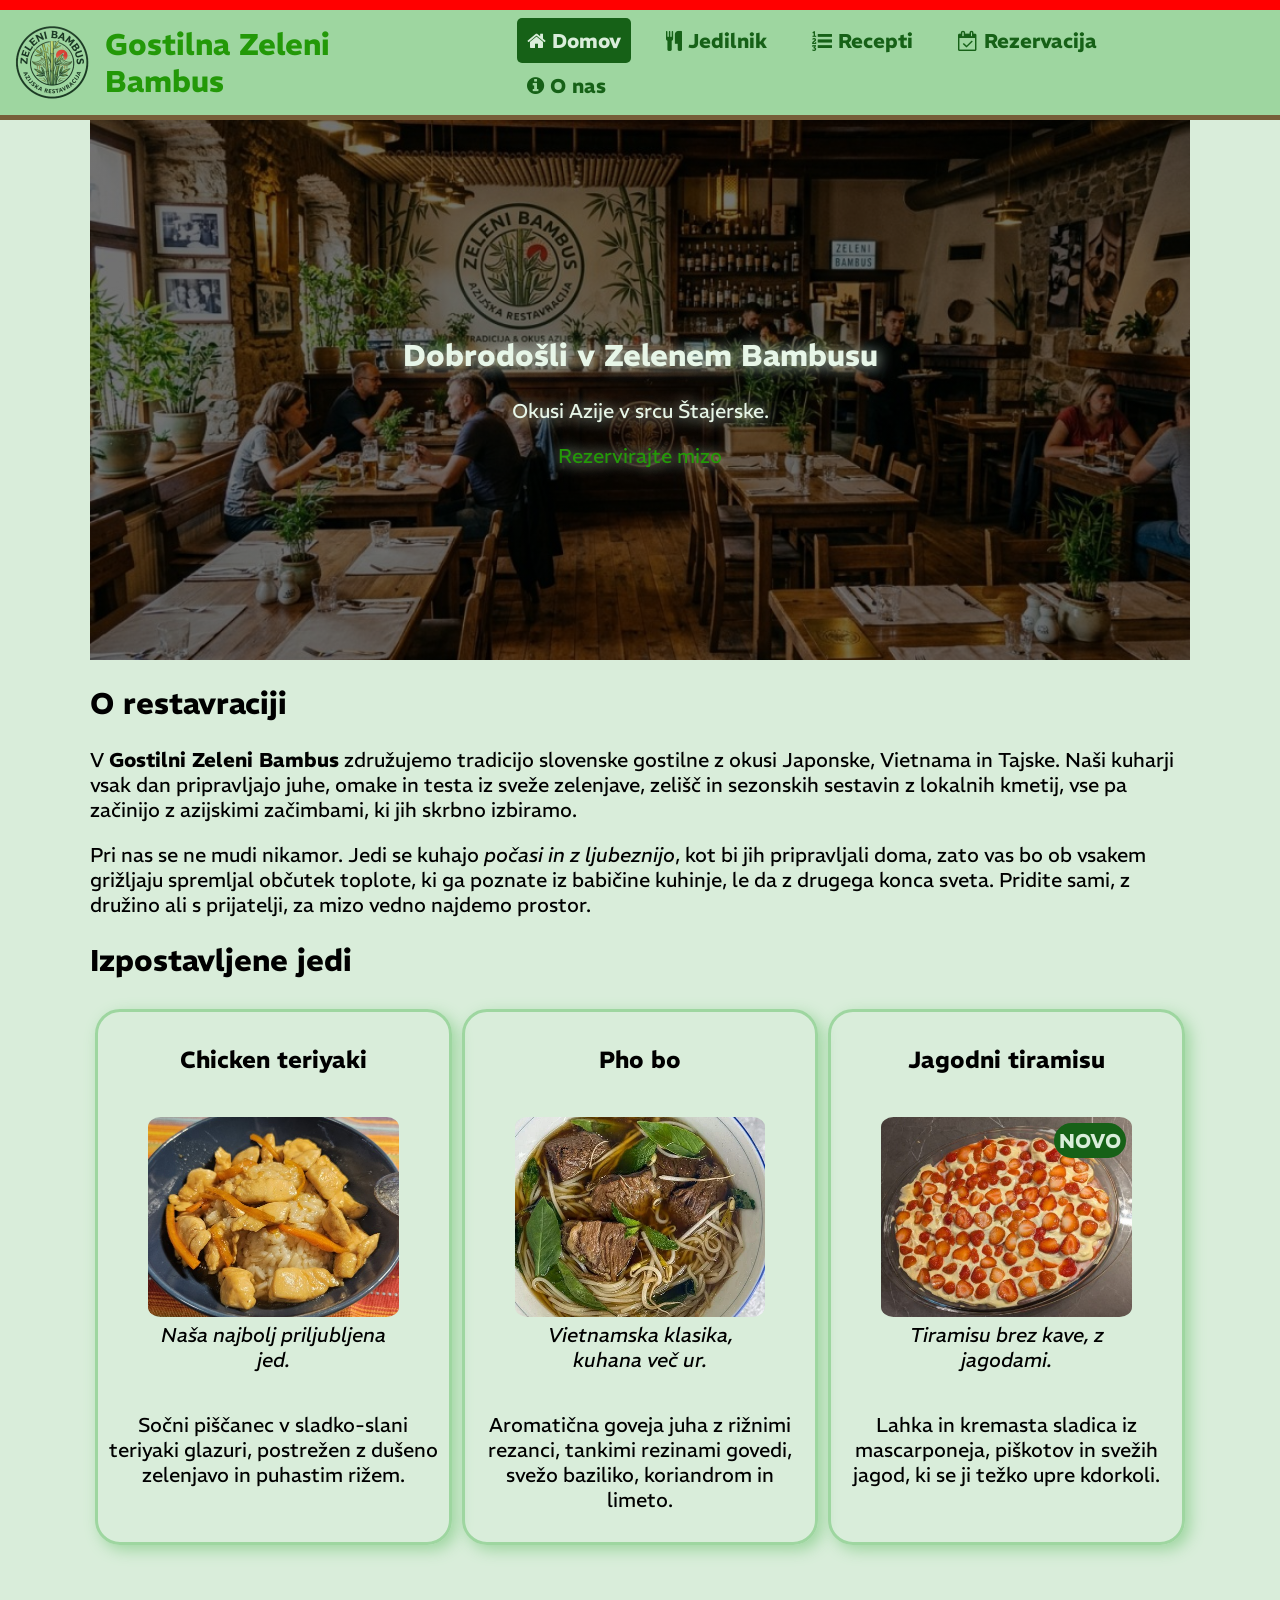
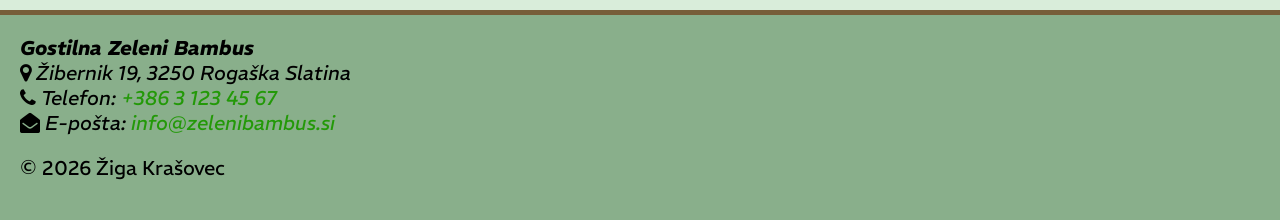
==== commit a64fc64e: "dokončano večino vaje 3" ====
--- a/index.html
+++ b/index.html
@@ -5,6 +5,7 @@
     <meta name="viewport" content="width=device-width, initial-scale=1.0">
     <title>Domov | Gostilna Zeleni Bambus</title>
     <link rel="stylesheet" href="css/style.css">
+    <link rel="stylesheet" href="https://cdnjs.cloudflare.com/ajax/libs/font-awesome/4.7.0/css/font-awesome.min.css">
 </head>
 <body>
 <header>
@@ -14,21 +15,23 @@
     </a>
 
     <nav>
+        <input type="checkbox" name="menuToggle" id="menuToggle">
+        <label for="menuToggle" id="menuButton"><a><i class="fa fa-navicon"></i></a></label>
         <ul>
             <li>
-                <a href="index.html" class="aktivno">Domov</a>
+                <a href="index.html" class="aktivno"><i class="fa fa-home"></i> Domov</a>
             </li>
             <li>
-                <a href="jedilnik.html">Jedilnik</a>
+                <a href="jedilnik.html"><i class="fa fa-cutlery"></i> Jedilnik</a>
             </li>
             <li>
-                <a href="recepti.html">Recepti</a>
+                <a href="recepti.html"><i class="fa fa-list-ol"></i> Recepti</a>
             </li>
             <li>
-                <a href="rezervacija.html">Rezervacija</a>
+                <a href="rezervacija.html"><i class="fa fa-calendar-check-o"></i> Rezervacija</a>
             </li>
             <li>
-                <a href="o-nas.html">O nas</a>
+                <a href="o-nas.html"><i class="fa fa-info-circle"></i> O nas</a>
             </li>
         </ul>
     </nav>
@@ -81,7 +84,7 @@
             <article id="jagoda">
                 <h3>Jagodni tiramisu</h3>
                 <figure>
-                    <img src="slike/jagodni-tiramisu700.jpg" alt="Jagodni tiramisu v kozarcu">
+                    <img src="slike/jagodni-tiramisu500.jpg" alt="Jagodni tiramisu v kozarcu">
                     <div class="topright">NOVO</div>
                     <figcaption><i>Tiramisu brez kave, z jagodami.</i></figcaption>
                 </figure>
@@ -94,10 +97,10 @@
 
 <footer>
     <address>
-        Gostilna Zeleni Bambus <br>
-        Žibernik 19, 3250 Rogaška Slatina <br>
-        Telefon: <a href="tel:+38631234567">+386 3 123 45 67</a><br>
-        E-pošta: <a href="mailto:info@zelenibambus.si">info@zelenibambus.si</a>
+        <b>Gostilna Zeleni Bambus</b> <br>
+        <i class="fa fa-map-marker"></i> Žibernik 19, 3250 Rogaška Slatina <br>
+        <i class="fa fa-phone"></i> Telefon: <a href="tel:+38631234567">+386 3 123 45 67</a><br>
+        <i class="fa fa-envelope-open"></i> E-pošta: <a href="mailto:info@zelenibambus.si">info@zelenibambus.si</a>
     </address>
     <p>© 2026 Žiga Krašovec</p>
 </footer>
--- a/css/style.css
+++ b/css/style.css
@@ -1,4 +1,9 @@
 @import url("https://fonts.googleapis.com/css2?family=REM:wght@100..900&display=swap");
+
+html{
+    scroll-behavior: smooth;
+    scroll-padding-top: 200px;
+}
 
 :root {
     --primary: #166117;
@@ -14,7 +19,6 @@
     font-size: 20px;
 }
 
-
 .rem-rem {
     font-family: "REM", sans-serif;
     font-optical-sizing: auto;
@@ -94,6 +98,11 @@
     color: var(--bgColor);
     background-color: var(--primary);
 }
+
+#menuButton, #menuToggle {
+    display: none;
+}
+
 footer { /*TODO: zrihti da je spodi ceu cajt*/
     padding: 1rem;
     display: flex;
@@ -124,12 +133,22 @@
     justify-content: center;
     align-items: center;
 }
+
 .uvodTxt{
     text-align: center;
     text-shadow: 1px 1px 15px var(--bgColor);
     color: var(--bgSecondaryColor);
-}
-
+    position: relative;
+    animation: uvodnaAnimacija 5s ease;
+}
+@keyframes uvodnaAnimacija { /*todo to ni vredi ko maš nižji window*/
+    from{
+        top: 215px;
+    }
+    to{
+        top: 0px;
+    }
+}
 .jedi{
     margin-bottom: 1rem;
 }
@@ -148,6 +167,11 @@
     border-radius: 25px;
     margin: 5px;
     box-shadow: 5px 5px 15px var(--headerColor);
+    transition: box-shadow .25s ease, transform  .25s ease;
+}
+.jedi article:hover{
+    box-shadow: 10px 10px 15px var(--headerColor);
+    transform: scale(1.025);
 }
 .jedi article figure{
     position: relative;
@@ -171,7 +195,10 @@
 }
 
 /*jedilnik*/
-
+.drsenje{
+    margin-right: 2rem;
+    margin-left: 2rem;
+}
 .jedilnik{
     width: 100%;
     border-collapse: collapse;
@@ -231,7 +258,7 @@
     transition: outline-width .25s ease, outline-color .25s ease;
     margin: .2rem;
     background-color: var(--bgColor);
-    width: 70%;
+    width: 100%;
 }
 
 textarea:focus, input:focus:not([type="checkbox"]):not([type="radio"]):not([type="submit"]):not([type="reset"]), select:focus {
@@ -290,6 +317,11 @@
     padding: .5rem 1rem;
     margin-bottom: 1rem;
 }
+.recepti img{
+    min-width: 400px;
+    width: 100%;
+    max-width: 100%;
+}
 
 .receptiContainer{
     display: flex;
@@ -344,4 +376,121 @@
     width: 100%;
     height: 400px;
     border: 2px solid var(--secondary);
+}
+
+/*telefon*/
+@media screen and (max-width: 600px) {
+    header{ /*todo odstrani to*/
+        border-top: 10px solid green;
+    }
+    #menuButton{
+        position: absolute;
+        top: 50px;
+        right: 20px;
+    }
+    header {
+        flex-direction: column;
+        align-items: stretch;
+    }
+
+    nav {
+        display: block;
+        width: 100%;
+        margin-top: 20px;
+    }
+
+    #menuButton {
+        display: block;
+    }
+
+    nav ul {
+        display: none;
+        padding-right: 0;
+    }
+
+    #menuToggle:checked ~ ul {
+        display: flex;
+        flex-direction: column;
+    }
+
+    nav ul li {
+        display: block;
+        padding: 5px 10px;
+    }
+
+    nav ul li a {
+        display: block;
+    }
+
+    /*index*/
+    .jedi .slike{
+        flex-direction: column;
+    }
+
+    /*rezervacija*/
+    .mreza{
+        grid-template-columns: 1fr;
+    }
+    .input{
+        grid-column: 1;
+    }
+    textarea, select, input:not([type="checkbox"]):not([type="radio"]):not([type="submit"]):not([type="reset"]){
+        width: 100%;
+    }
+
+
+        /*jedilnik*/
+    .drsenje{
+        width: 80%;
+        overflow-x: auto;
+    }
+    .jedilnik{
+        width: max-content;
+    }
+
+    /*recepti*/
+    .receptiContainer{
+        flex-direction: column;
+    }
+
+    /*o-nas*/
+    .oNasContainer{
+        flex-direction: column;
+    }
+}
+
+/*tablica*/
+@media screen and (min-width: 600px) and (max-width: 1000px){
+    header{/*todo odstrani to*/
+        border-top: 10px solid yellow;
+    }
+    nav ul{
+        display: flex;
+        flex-direction: row;
+        flex-wrap: wrap;
+    }
+
+    /*index*/
+    .jedi .slike{
+        flex-wrap: wrap;
+
+    }
+    .jedi article{
+        flex: 0 0 calc(50% - 10px);/* enako kot:
+        flex-grow: 0;
+        flex-shrink: 0;
+        flex-basis: calc(50% - 10px);
+        # kar naredi da se karte ne morejo povečati ali pomanjšati in da so široke 50%, un 10px je pa za margin odštet
+        */
+    }
+
+}
+/*računalnik*/
+@media screen and (min-width: 1000px){
+    header{/*todo odstrani to*/
+        border-top: 10px solid red;
+    }
+
+
+    /*index*/
 }
